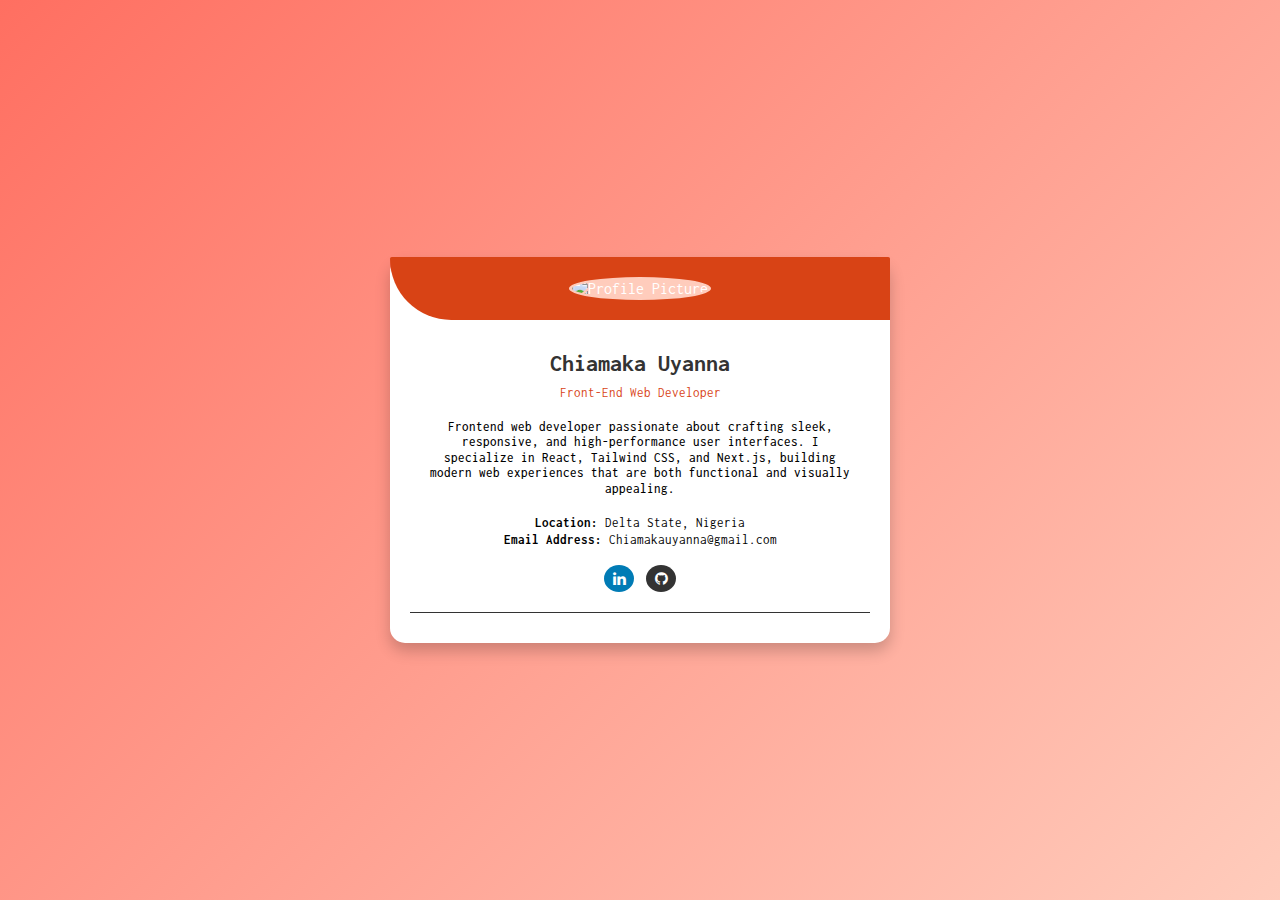
==== profile_card/index.html @ b5ba2e80 "My profile card task-0" ====
<!DOCTYPE html>
<html lang="en">
  <head>
    <meta charset="UTF-8" />
    <meta name="viewport" content="width=device-width, initial-scale=1.0" />
    <link rel="preconnect" href="https://fonts.googleapis.com" />
    <link rel="preconnect" href="https://fonts.gstatic.com" crossorigin />
    <link
      href="https://fonts.googleapis.com/css2?family=Inconsolata:wght@200..900&display=swap"
      rel="stylesheet"
    />
    <link
      rel="stylesheet"
      href="https://cdnjs.cloudflare.com/ajax/libs/font-awesome/4.7.0/css/font-awesome.min.css"
    />
    <link rel="stylesheet" href="styles.css" />
    <title>Profile Card</title>
  </head>
  <body>
    <main class="profile-card">
      <div class="profile-header">
        <img
          src="/profile.png"
          alt="Profile Picture"
          data-testid="profilePicture"
        />
      </div>
      <div class="profile-details">
        <h2 data-testid="fullName">Chiamaka Uyanna</h2>
        <h3 data-testid="jobTitle" class="job">Front-End Web Developer</h3>

        <p data-testid="shortBio" class="bio">
          Frontend web developer passionate about crafting sleek, responsive,
          and high-performance user interfaces. I specialize in React, Tailwind
          CSS, and Next.js, building modern web experiences that are both
          functional and visually appealing.
        </p>
        <p data-testid="currentLocation" class="location">
          <strong>Location: </strong>
          Delta State, Nigeria
        </p>
        <p data-testid="emailAddress" class="email">
          <strong>Email Address: </strong>
          Chiamakauyanna@gmail.com
        </p>

        <div data-testid="socialLinks">
          <a
            href="https://linkedin.com/in/chiamakauyanna"
            target="_blank"
            class="fa fa-linkedin"
          ></a>
          <a
            href="https://github.com/chiamakauyanna"
            target="_blank"
            class="fa fa-github"
          ></a>
        </div>
        <p data-testid="currentTimeUTC" id="utc-time"></p>
      </div>
    </main>
    <script src="/main.js"></script>
  </body>
</html>
---- profile_card/styles.css ----
* {
  box-sizing: border-box;
  margin: 0;
  padding: 0;
  font-family: "Inconsolata", sans-serif;
}
body {
  display: flex;
  justify-content: center;
  align-items: center;
  min-height: 100vh;
  background: linear-gradient(135deg, #ff6f61, #ffccbc);
  padding: 20px;
}
.profile-card {
  background: #ffffff;
  border-radius: 15px;
  box-shadow: 0 8px 15px rgba(0, 0, 0, 0.2);
  text-align: center;
  max-width: 500px;
}
.profile-header {
  background: #d84315;
  color: white;
  padding: 20px;
  border-bottom-left-radius: 500px;
  border-top-right-radius: 15px;
  border-top-left-radius: 15px;
}
.profile-header img {
  width: 200px;
  height: 200px;
  border-radius: 50%;
  border: 3px solid #ffccbc;
  background-color: #ffccbc;
  position: relative;
  object-fit: cover;
}
.profile-details {
  padding: 20px;
}
.profile-details h2 {
  margin: 10px 0;
  color: #333;
  font-weight: 700;
}
.profile-details h3 {
  margin-bottom: 20px;
  color: #d84315;
  font-weight: 400;
  font-size: small;
}
.bio {
  font-weight: 500;
  line-height: 1.2;
  font-size: small;
  padding: 0 20px;
}
.location {
  margin-top: 20px;
  margin-bottom: 4px;
  font-size: small;
  font-weight: 400;
}
.email {
  font-size: small;
  font-weight: 400;
  margin-bottom: 14px;
}
.fa {
  padding: 6px;
  font-size: 15px;
  width: 30px;
  text-align: center;
  text-decoration: none;
  margin: 5px 2px;
  border-radius: 50%;
}
.fa:hover {
  opacity: 0.7;
}
.fa-linkedin {
  background: #007bb5;
  color: white;
}
.fa-github {
  background: #333;
  color: white;
}
#utc-time {
  font-weight: bold;
  color: #d84315;
  margin-top: 15px;
  border-top: 1px solid #333;
  font-size: 14px;
  padding-top: 10px;
}
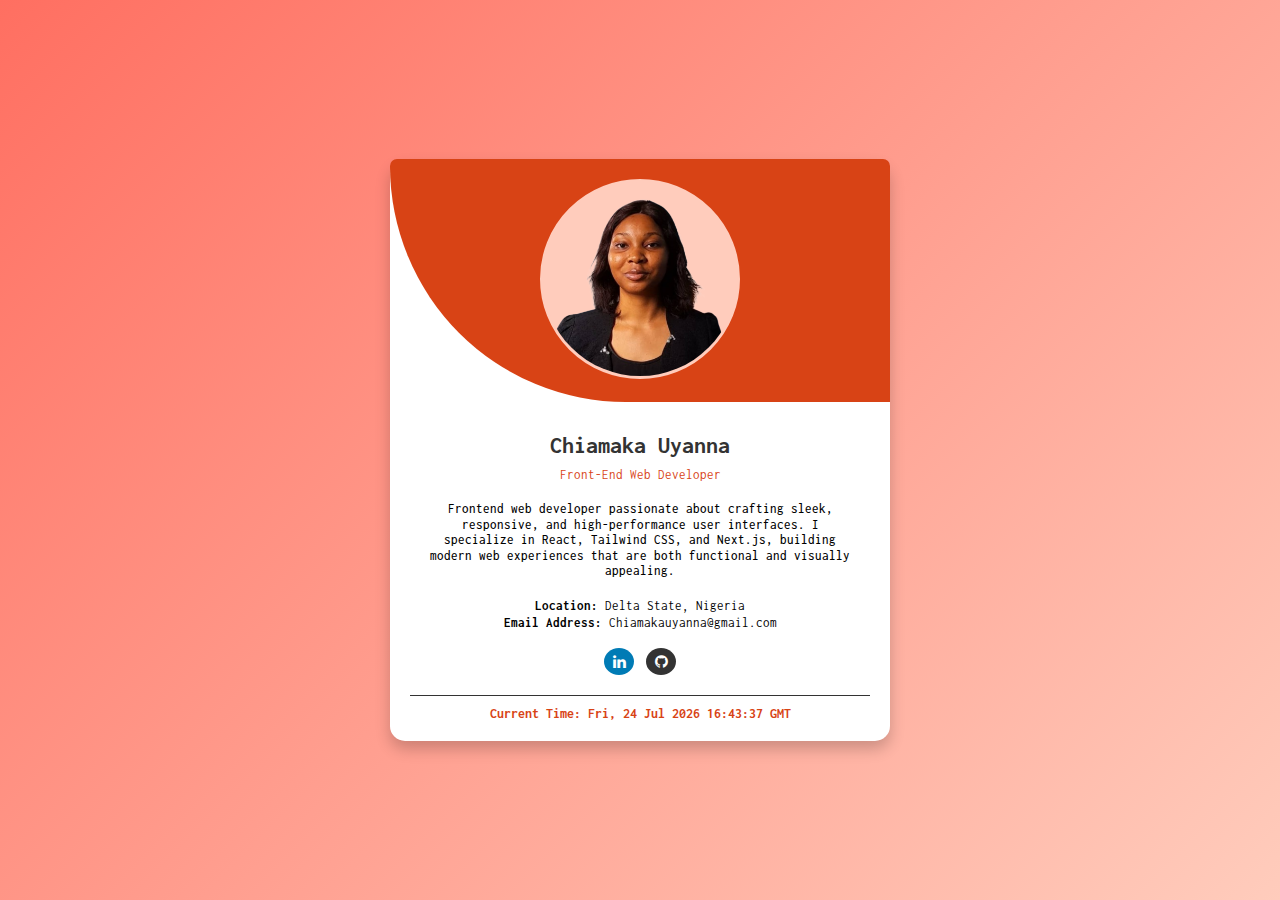
==== commit d1f3c23b: "update" ====
--- a/profile_card/index.html
+++ b/profile_card/index.html
@@ -20,9 +20,10 @@
     <main class="profile-card">
       <div class="profile-header">
         <img
-          src="/profile.png"
+          src="/profile_card/profile.png"
           alt="Profile Picture"
           data-testid="profilePicture"
+          loading="lazy"
         />
       </div>
       <div class="profile-details">
@@ -59,6 +60,6 @@
         <p data-testid="currentTimeUTC" id="utc-time"></p>
       </div>
     </main>
-    <script src="/main.js"></script>
+    <script src="/profile_card/index.js"></script>
   </body>
 </html>
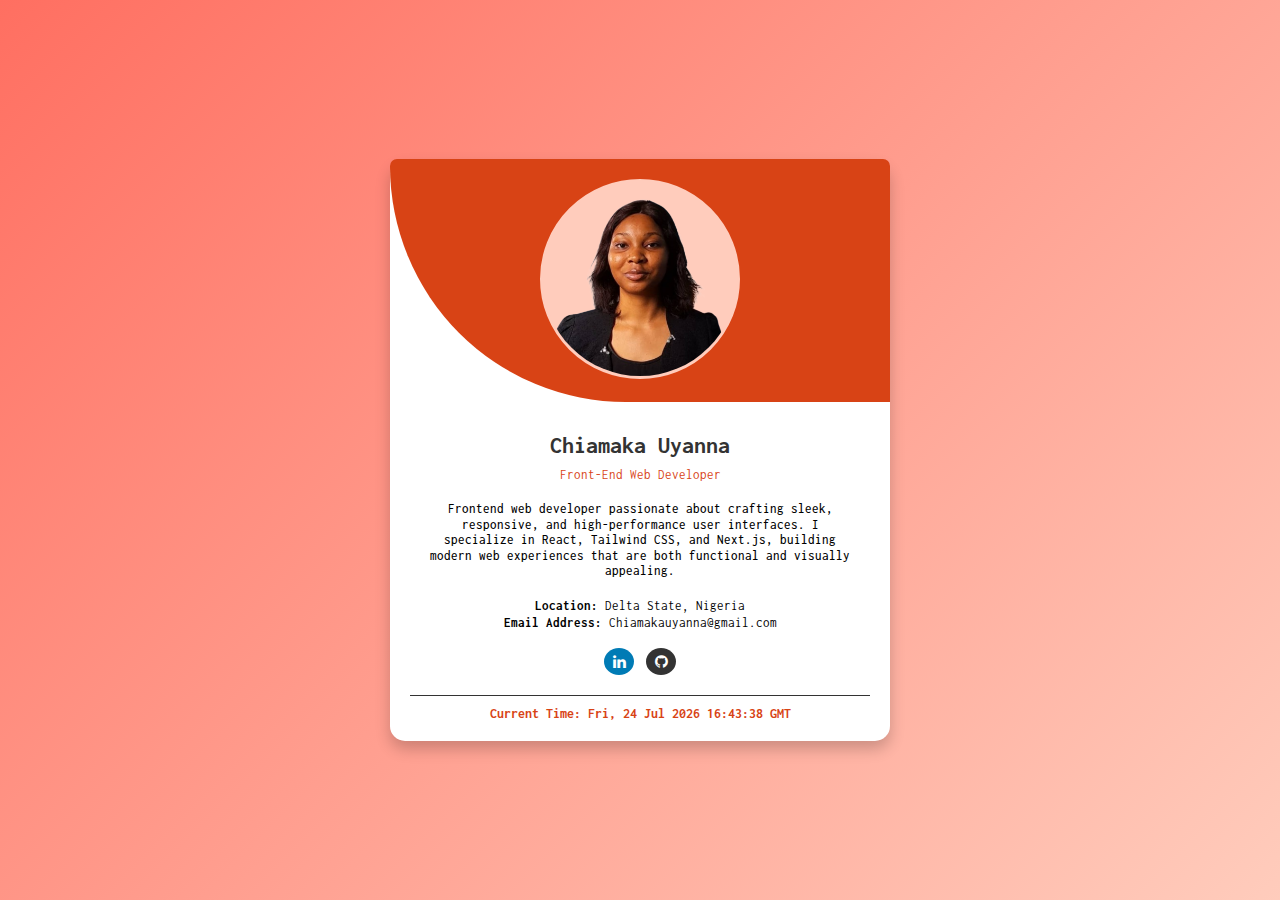
==== commit c859dc94: "renamed" ====
--- a/profile_card/index.html
+++ b/profile_card/index.html
@@ -13,7 +13,7 @@
       rel="stylesheet"
       href="https://cdnjs.cloudflare.com/ajax/libs/font-awesome/4.7.0/css/font-awesome.min.css"
     />
-    <link rel="stylesheet" href="styles.css" />
+    <link rel="stylesheet" href="/profile_card/index.css" />
     <title>Profile Card</title>
   </head>
   <body>
--- a/profile_card/index.css
+++ b/profile_card/index.css
@@ -0,0 +1,97 @@
+* {
+  box-sizing: border-box;
+  margin: 0;
+  padding: 0;
+  font-family: "Inconsolata", sans-serif;
+}
+body {
+  display: flex;
+  justify-content: center;
+  align-items: center;
+  min-height: 100vh;
+  background: linear-gradient(135deg, #ff6f61, #ffccbc);
+  padding: 20px;
+}
+.profile-card {
+  background: #ffffff;
+  border-radius: 15px;
+  box-shadow: 0 8px 15px rgba(0, 0, 0, 0.2);
+  text-align: center;
+  max-width: 500px;
+}
+.profile-header {
+  background: #d84315;
+  color: white;
+  padding: 20px;
+  border-bottom-left-radius: 500px;
+  border-top-right-radius: 15px;
+  border-top-left-radius: 15px;
+}
+.profile-header img {
+  width: 200px;
+  height: 200px;
+  border-radius: 50%;
+  border: 3px solid #ffccbc;
+  background-color: #ffccbc;
+  position: relative;
+  object-fit: cover;
+}
+.profile-details {
+  padding: 20px;
+}
+.profile-details h2 {
+  margin: 10px 0;
+  color: #333;
+  font-weight: 700;
+}
+.profile-details h3 {
+  margin-bottom: 20px;
+  color: #d84315;
+  font-weight: 400;
+  font-size: small;
+}
+.bio {
+  font-weight: 500;
+  line-height: 1.2;
+  font-size: small;
+  padding: 0 20px;
+}
+.location {
+  margin-top: 20px;
+  margin-bottom: 4px;
+  font-size: small;
+  font-weight: 400;
+}
+.email {
+  font-size: small;
+  font-weight: 400;
+  margin-bottom: 14px;
+}
+.fa {
+  padding: 6px;
+  font-size: 15px;
+  width: 30px;
+  text-align: center;
+  text-decoration: none;
+  margin: 5px 2px;
+  border-radius: 50%;
+}
+.fa:hover {
+  opacity: 0.7;
+}
+.fa-linkedin {
+  background: #007bb5;
+  color: white;
+}
+.fa-github {
+  background: #333;
+  color: white;
+}
+#utc-time {
+  font-weight: bold;
+  color: #d84315;
+  margin-top: 15px;
+  border-top: 1px solid #333;
+  font-size: 14px;
+  padding-top: 10px;
+}